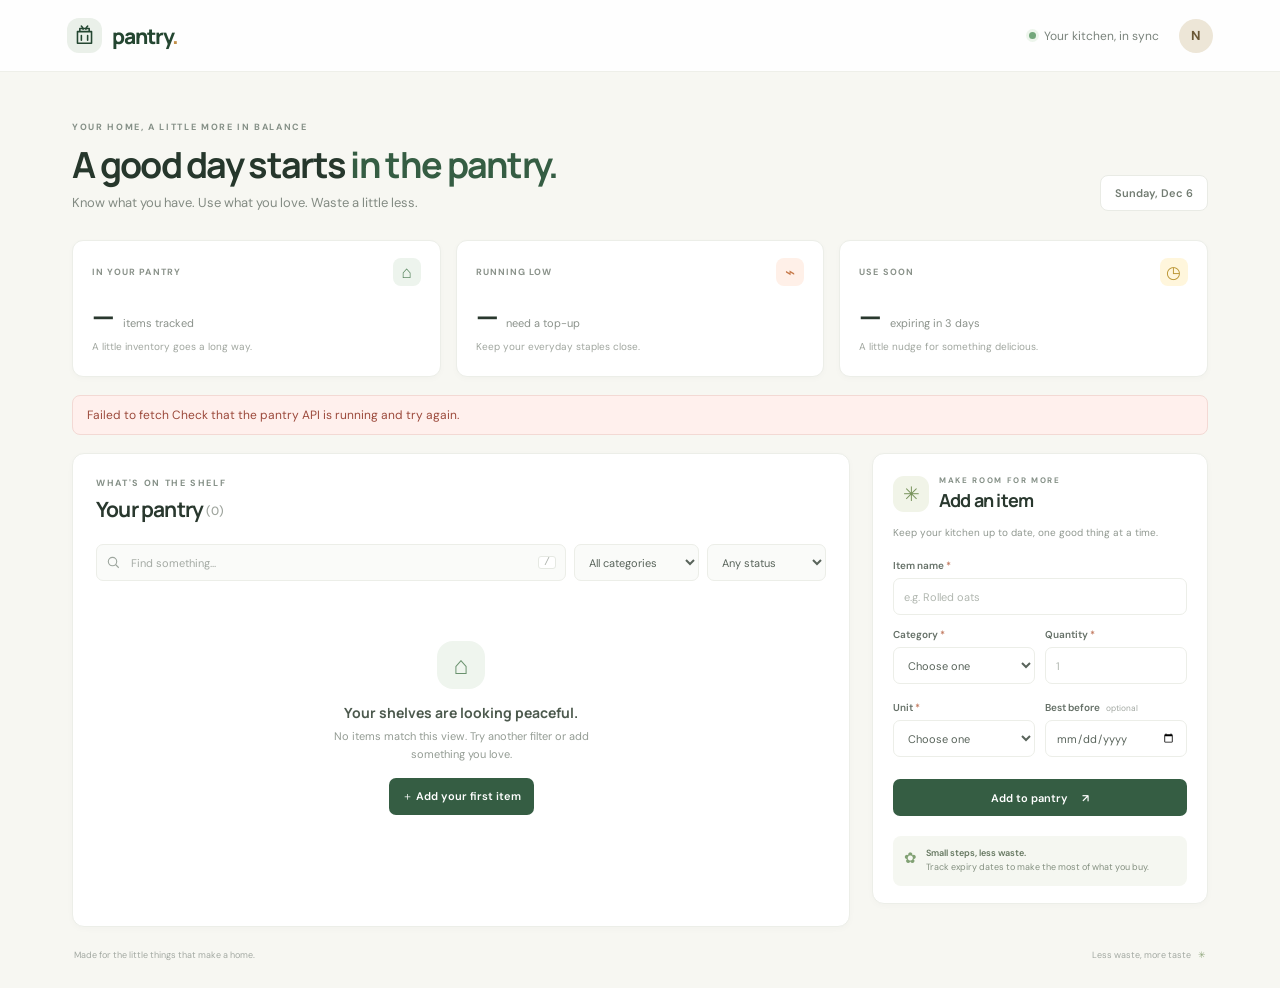
==== frontend/index.html @ f9a8d4e1 "done" ====
<!doctype html>
<html lang="en">
  <head>
    <meta charset="UTF-8" />
    <meta name="viewport" content="width=device-width, initial-scale=1.0" />
    <meta name="theme-color" content="#f7f7f2" />
    <meta name="description" content="A calmer way to keep track of your pantry and use food before it goes to waste." />
    <title>Pantry — Smart Pantry</title>
    <link rel="preconnect" href="https://fonts.googleapis.com" />
    <link rel="preconnect" href="https://fonts.gstatic.com" crossorigin />
    <link href="https://fonts.googleapis.com/css2?family=DM+Sans:wght@400;500;600;700&family=Manrope:wght@400;500;600;700;800&display=swap" rel="stylesheet" />
    <link rel="stylesheet" href="./styles.css" />
  </head>
  <body>
    <header class="topbar">
      <a class="brand" href="#" aria-label="Pantry home">
        <span class="brand-mark" aria-hidden="true">
          <svg viewBox="0 0 32 32" fill="none"><path d="M7 11h18v15H7zM10 11V7h12v4M12 16v6m8-6v6" stroke="currentColor" stroke-width="2" stroke-linecap="round" stroke-linejoin="round"/><path d="M12 4c1.4 1.2 2.2 2.5 2.2 4M20 4c-1.4 1.2-2.2 2.5-2.2 4" stroke="currentColor" stroke-width="2" stroke-linecap="round"/></svg>
        </span>
        <span class="brand-name">pantry<span>.</span></span>
      </a>
      <div class="topbar-right">
        <span class="live-indicator"><i></i> Your kitchen, in sync</span>
        <div class="avatar" aria-label="Your pantry">N</div>
      </div>
    </header>

    <main class="page-shell">
      <section class="welcome-row">
        <div>
          <p class="eyebrow">YOUR HOME, A LITTLE MORE IN BALANCE</p>
          <h1>A good day starts <span>in the pantry.</span></h1>
          <p class="welcome-copy">Know what you have. Use what you love. Waste a little less.</p>
        </div>
        <div class="date-chip" id="today-label" aria-live="polite"></div>
      </section>

      <section class="summary-grid" aria-label="Pantry overview">
        <article class="summary-card total-card">
          <div class="summary-top"><span class="summary-label">IN YOUR PANTRY</span><span class="summary-icon icon-green" aria-hidden="true">⌂</span></div>
          <div class="summary-bottom"><strong id="total-count">—</strong><span>items tracked</span></div>
          <div class="summary-foot">A little inventory goes a long way.</div>
        </article>
        <article class="summary-card low-card">
          <div class="summary-top"><span class="summary-label">RUNNING LOW</span><span class="summary-icon icon-orange" aria-hidden="true">⌁</span></div>
          <div class="summary-bottom"><strong id="low-count">—</strong><span>need a top-up</span></div>
          <div class="summary-foot">Keep your everyday staples close.</div>
        </article>
        <article class="summary-card soon-card">
          <div class="summary-top"><span class="summary-label">USE SOON</span><span class="summary-icon icon-yellow" aria-hidden="true">◷</span></div>
          <div class="summary-bottom"><strong id="soon-count">—</strong><span>expiring in 3 days</span></div>
          <div class="summary-foot">A little nudge for something delicious.</div>
        </article>
      </section>

      <div id="notice" class="notice" role="alert" hidden></div>

      <section class="workspace-grid">
        <div class="inventory-panel">
          <div class="section-heading">
            <div>
              <p class="eyebrow">WHAT'S ON THE SHELF</p>
              <h2>Your pantry <span id="visible-count" class="heading-count"></span></h2>
            </div>
            <button type="button" class="button button-primary add-mobile" id="mobile-add">＋ Add item</button>
          </div>

          <div class="filters">
            <label class="search-box">
              <svg viewBox="0 0 20 20" aria-hidden="true"><circle cx="8.7" cy="8.7" r="5.6"/><path d="m13 13 4 4"/></svg>
              <input id="search-input" type="search" placeholder="Find something..." autocomplete="off" />
              <kbd>/</kbd>
            </label>
            <label class="filter-select">
              <span class="sr-only">Filter by category</span>
              <select id="category-filter">
                <option value="">All categories</option>
                <option>Dairy</option><option>Grains</option><option>Vegetables</option>
                <option>Spices</option><option>Beverages</option><option>Snacks</option><option>Other</option>
              </select>
            </label>
            <label class="filter-select status-select">
              <span class="sr-only">Filter by status</span>
              <select id="status-filter">
                <option value="">Any status</option>
                <option value="AVAILABLE">Available</option><option value="LOW_STOCK">Low stock</option>
                <option value="EXPIRED">Expired</option><option value="USED_UP">Used up</option>
              </select>
            </label>
          </div>

          <div id="pantry-list" class="pantry-list" aria-live="polite">
            <div class="loading-state"><span class="spinner"></span> Gathering your pantry...</div>
          </div>
        </div>

        <aside class="form-panel" id="form-panel">
          <div class="form-heading">
            <span class="form-illustration" aria-hidden="true">✳</span>
            <div>
              <p class="eyebrow" id="form-eyebrow">MAKE ROOM FOR MORE</p>
              <h2 id="form-title">Add an item</h2>
            </div>
          </div>
          <p class="form-intro">Keep your kitchen up to date, one good thing at a time.</p>

          <form id="item-form" novalidate>
            <label class="field-label" for="item-name">Item name <span>*</span></label>
            <input id="item-name" name="name" type="text" maxlength="120" placeholder="e.g. Rolled oats" required />
            <p class="field-error" id="name-error"></p>

            <div class="field-row">
              <div>
                <label class="field-label" for="item-category">Category <span>*</span></label>
                <select id="item-category" name="category" required>
                  <option value="">Choose one</option><option>Dairy</option><option>Grains</option>
                  <option>Vegetables</option><option>Spices</option><option>Beverages</option>
                  <option>Snacks</option><option>Other</option>
                </select>
                <p class="field-error" id="category-error"></p>
              </div>
              <div>
                <label class="field-label" for="item-quantity">Quantity <span>*</span></label>
                <input id="item-quantity" name="quantity" type="number" min="0.01" step="any" placeholder="1" required />
                <p class="field-error" id="quantity-error"></p>
              </div>
            </div>

            <div class="field-row">
              <div>
                <label class="field-label" for="item-unit">Unit <span>*</span></label>
                <select id="item-unit" name="unit" required>
                  <option value="">Choose one</option><option>pcs</option><option>kg</option><option>g</option>
                  <option>L</option><option>ml</option><option>packs</option><option>jars</option>
                </select>
                <p class="field-error" id="unit-error"></p>
              </div>
              <div>
                <label class="field-label" for="item-expiry">Best before <small>optional</small></label>
                <input id="item-expiry" name="expiryDate" type="date" />
                <p class="field-error" id="expiryDate-error"></p>
              </div>
            </div>

            <div class="form-actions">
              <button class="button button-primary submit-button" id="submit-button" type="submit"><span id="submit-label">Add to pantry</span><span aria-hidden="true">↗</span></button>
              <button class="button button-quiet" id="cancel-edit" type="button" hidden>Cancel</button>
            </div>
          </form>
          <div class="waste-note"><span aria-hidden="true">✿</span><span><strong>Small steps, less waste.</strong><br />Track expiry dates to make the most of what you buy.</span></div>
        </aside>
      </section>

      <footer class="page-footer"><span>Made for the little things that make a home.</span><span>Less waste, more taste <b>✳</b></span></footer>
    </main>
    <script src="./config.js"></script>
    <script type="module" src="./app.js"></script>
  </body>
</html>
---- frontend/styles.css ----
:root {
  font-family: "DM Sans", sans-serif;
  color: #242d26;
  background: #f7f7f2;
  font-synthesis: none;
  text-rendering: optimizeLegibility;
  --green: #355d43;
  --green-dark: #244631;
  --muted: #788079;
  --line: #e9ebe5;
  --surface: #fff;
}

* { box-sizing: border-box; }
body { margin: 0; min-width: 320px; background: #f7f7f2; }
button, input, select { font: inherit; }
button { cursor: pointer; }
.topbar {
  height: 72px; display: flex; align-items: center; justify-content: space-between;
  padding: 0 max(calc((100vw - 1200px) / 2), 5.2vw); background: rgba(255,255,255,.92);
  border-bottom: 1px solid #eeefe9;
}
.brand { display: inline-flex; gap: 10px; align-items: center; color: var(--green-dark); text-decoration: none; }
.brand-mark { width: 35px; height: 35px; border-radius: 12px; background: #eaf0e9; display: grid; place-items: center; }
.brand-mark svg { width: 25px; height: 25px; }
.brand-name { font: 800 21px "Manrope", sans-serif; letter-spacing: -1px; }
.brand-name span { color: #c39049; }
.topbar-right { display: flex; gap: 20px; align-items: center; }
.live-indicator { color: #7a837c; font-size: 12px; display: flex; align-items: center; gap: 8px; }
.live-indicator i { width: 7px; height: 7px; display: block; border-radius: 100%; background: #73a77b; box-shadow: 0 0 0 3px #edf5ec; }
.avatar { width: 34px; height: 34px; display: grid; place-items: center; background: #ede6d7; color: #6b5836; border-radius: 50%; font-weight: 700; font-size: 13px; }
.page-shell { max-width: 1200px; margin: auto; padding: 49px 32px 22px; }
.welcome-row { display: flex; justify-content: space-between; align-items: end; margin-bottom: 29px; }
.eyebrow { color: #859087; font-size: 9px; font-weight: 700; letter-spacing: 1.65px; margin: 0 0 10px; }
h1, h2, h3, p { margin-top: 0; }
h1 { color: #26372c; font: 700 clamp(26px, 3.3vw, 36px)/1.2 "Manrope", sans-serif; letter-spacing: -1.7px; margin: 0 0 8px; }
h1 span { color: var(--green); }
.welcome-copy { color: #838b83; font-size: 13px; margin: 0; }
.date-chip { font-size: 11px; font-weight: 600; color: #727c72; background: #fff; padding: 10px 14px; border: 1px solid var(--line); border-radius: 8px; }
.summary-grid { display: grid; grid-template-columns: repeat(3, 1fr); gap: 15px; margin-bottom: 31px; }
.summary-card { min-height: 137px; padding: 17px 19px 15px; background: #fff; border: 1px solid #eceee8; border-radius: 11px; box-shadow: 0 2px 6px rgba(34,49,38,.025); }
.summary-top { display: flex; align-items: center; justify-content: space-between; }
.summary-label { color: #8a928a; letter-spacing: 1.05px; font-size: 9px; font-weight: 700; }
.summary-icon { width: 28px; height: 28px; border-radius: 8px; display: grid; place-items: center; font-size: 17px; }
.icon-green { background: #edf4ed; color: #54825b; }
.icon-orange { background: #fff0e8; color: #c77b4c; }
.icon-yellow { background: #fff6dc; color: #bb9634; }
.summary-bottom { display: flex; align-items: baseline; gap: 9px; margin-top: 10px; }
.summary-bottom strong { color: #29382e; font: 700 29px "Manrope", sans-serif; letter-spacing: -1.2px; }
.summary-bottom span { color: #8b928b; font-size: 11px; }
.summary-foot { color: #a0a69f; font-size: 10px; margin-top: 4px; }
.notice { padding: 11px 14px; font-size: 12px; border-radius: 8px; margin: -13px 0 18px; }
.notice-error { background: #fff0ed; color: #9c4a3c; border: 1px solid #f3d9d4; }
.notice-success { background: #edf5ec; color: #3d7048; border: 1px solid #dcebd9; }
.workspace-grid { display: grid; grid-template-columns: minmax(0, 1fr) 336px; gap: 22px; align-items: start; }
.inventory-panel, .form-panel { background: #fff; border: 1px solid #eceee8; border-radius: 12px; box-shadow: 0 2px 7px rgba(34,49,38,.025); }
.inventory-panel { padding: 23px 23px 5px; min-height: 474px; }
.section-heading { display: flex; justify-content: space-between; align-items: center; }
.section-heading .eyebrow { margin-bottom: 6px; }
h2 { color: #29382e; font: 700 21px "Manrope", sans-serif; letter-spacing: -.8px; margin: 0; }
.heading-count { font: 500 12px "DM Sans", sans-serif; color: #a0a69f; vertical-align: 2px; letter-spacing: 0; }
.filters { display: flex; gap: 8px; margin: 21px 0 7px; }
.search-box { height: 37px; flex: 1; min-width: 120px; display: flex; align-items: center; padding: 0 9px; gap: 8px; background: #fafbf9; border: 1px solid #eceee8; border-radius: 7px; }
.search-box svg { width: 15px; height: 15px; stroke: #9da69e; fill: none; stroke-width: 1.5; }
.search-box input { flex: 1; width: 50px; border: 0; outline: 0; background: transparent; color: #38443b; font-size: 11px; }
.search-box input::placeholder { color: #a4aaa4; }
kbd { color: #a8aea7; border: 1px solid #e6e9e3; background: white; border-radius: 3px; font-size: 10px; padding: 0px 5px; }
.filter-select select, #item-form select, #item-form input { width: 100%; height: 37px; border: 1px solid #eceee8; border-radius: 7px; padding: 0 10px; background: #fff; color: #59645b; font-size: 11px; outline: none; }
.filter-select select { min-width: 119px; padding-right: 25px; background-color: #fafbf9; }
.filter-select select:focus, #item-form select:focus, #item-form input:focus { border-color: #8fac91; box-shadow: 0 0 0 3px rgba(84,130,91,.09); }
.pantry-list { min-height: 300px; }
.pantry-item { display: grid; grid-template-columns: 39px minmax(0,1fr) 54px 84px; gap: 12px; align-items: center; padding: 15px 1px; border-top: 1px solid #f0f1ed; }
.item-symbol { width: 36px; height: 36px; display: grid; place-items: center; border-radius: 10px; color: #5a7a5e; background: #f0f5ef; font-size: 16px; }
.pantry-item:nth-child(3n+2) .item-symbol { background: #fbf3e7; color: #bd8f48; }
.pantry-item:nth-child(3n) .item-symbol { background: #f8efec; color: #bd795e; }
.item-main { min-width: 0; }
.item-title-row { display: flex; align-items: center; gap: 8px; flex-wrap: wrap; }
.item-title-row h3 { font: 600 12px "Manrope", sans-serif; color: #354137; margin: 0; }
.item-category { color: #9ba29a; font-size: 10px; margin: 3px 0; }
.item-expiry { color: #9da49c; font-size: 9px; margin: 0; }
.item-expiry.date-soon { color: #be8743; }
.item-expiry.date-expired { color: #bf6557; }
.status-badge { border-radius: 99px; display: inline-flex; align-items: center; gap: 5px; padding: 4px 7px; font-size: 8px; font-weight: 600; white-space: nowrap; }
.status-badge i { width: 5px; height: 5px; border-radius: 50%; background: currentColor; }
.status-available { color: #4a8253; background: #eff6ee; }
.status-low-stock { color: #b2783c; background: #fff5e7; }
.status-expired { color: #ad5c4c; background: #fff0ed; }
.status-used-up { color: #858b86; background: #f0f1ef; }
.item-quantity { text-align: center; display: flex; flex-direction: column; gap: 1px; }
.item-quantity strong { color: #39453b; font: 700 14px "Manrope", sans-serif; }
.item-quantity span { color: #a0a59f; font-size: 9px; }
.item-actions { display: flex; justify-content: flex-end; gap: 4px; }
.icon-button { width: 25px; height: 25px; border: 1px solid #eceee8; border-radius: 6px; display: grid; place-items: center; color: #858e85; background: white; font-size: 13px; line-height: 1; }
.icon-button:hover:not(:disabled) { color: var(--green); border-color: #c9d8c8; background: #f7faf6; }
.icon-button:disabled { opacity: .6; cursor: wait; }
.delete-button:hover:not(:disabled) { color: #b85e4f; border-color: #f0d7d1; background: #fff9f7; }
.loading-state, .empty-state { min-height: 280px; display: flex; flex-direction: column; justify-content: center; align-items: center; color: #939b93; font-size: 12px; text-align: center; }
.loading-state { flex-direction: row; gap: 10px; }
.spinner, .tiny-spinner { display: inline-block; border: 2px solid #e3ebe2; border-top-color: #57825d; border-radius: 50%; animation: spin .7s linear infinite; }
.spinner { width: 18px; height: 18px; }
.tiny-spinner { width: 11px; height: 11px; }
@keyframes spin { to { transform: rotate(360deg); } }
.empty-illustration { width: 48px; height: 48px; display: grid; place-items: center; color: #69916d; background: #eff5ee; border-radius: 16px; font-size: 25px; margin-bottom: 14px; }
.empty-state h3 { font: 700 14px "Manrope", sans-serif; color: #4c594d; margin: 0 0 6px; }
.empty-state p { max-width: 275px; font-size: 11px; line-height: 1.6; margin-bottom: 15px; color: #949c94; }
.button { border: 0; border-radius: 7px; height: 37px; padding: 0 13px; font-size: 11px; font-weight: 600; transition: background .15s, transform .15s; }
.button:active { transform: translateY(1px); }
.button-primary { display: inline-flex; align-items: center; justify-content: center; gap: 14px; background: var(--green); color: #fff; }
.button-primary:hover:not(:disabled) { background: var(--green-dark); }
.button-primary:disabled { opacity: .65; cursor: wait; }
.button-quiet { color: #748075; background: #f3f5f2; }
.button-quiet:hover { background: #e9eee8; }
.add-mobile { display: none; }
.form-panel { padding: 21px 20px 17px; }
.form-heading { display: flex; gap: 10px; align-items: center; }
.form-illustration { display: grid; place-items: center; width: 36px; height: 36px; color: #78935c; background: #f1f4e8; border-radius: 11px; font-size: 20px; }
.form-heading .eyebrow { margin: 0 0 3px; font-size: 8px; }
.form-heading h2 { font-size: 18px; }
.form-intro { color: #909890; font-size: 10px; line-height: 1.5; margin: 13px 0 19px; }
.field-label { display: block; color: #657067; font-size: 10px; font-weight: 600; margin: 0 0 6px; }
.field-label span { color: #c1785d; }
.field-label small { color: #a2a8a2; font-weight: 400; margin-left: 4px; }
#item-form > input { margin-bottom: 0; }
.field-row { display: grid; grid-template-columns: 1fr 1fr; gap: 10px; margin-top: 13px; }
#item-form input::placeholder { color: #b1b7b0; }
.field-error { color: #b65348; font-size: 9px; min-height: 0; margin: 4px 0 0; }
.field-error:not(:empty) { min-height: 13px; }
#item-form .field-invalid { border-color: #d98a7f; background: #fffaf9; }
.form-actions { display: flex; gap: 8px; margin-top: 18px; }
.submit-button { flex: 1; }
.waste-note { display: flex; gap: 9px; align-items: flex-start; margin-top: 20px; padding: 11px; color: #849080; background: #f5f7f1; border-radius: 8px; font-size: 9px; line-height: 1.55; }
.waste-note > span:first-child { color: #81a174; font-size: 15px; }
.waste-note strong { color: #64765f; font-weight: 600; }
.page-footer { display: flex; justify-content: space-between; color: #a3a9a2; font-size: 9px; padding: 22px 2px 5px; }
.page-footer b { color: #91a87e; margin-left: 5px; }
.sr-only { position: absolute; width: 1px; height: 1px; padding: 0; margin: -1px; overflow: hidden; clip: rect(0,0,0,0); white-space: nowrap; border: 0; }

@media (max-width: 900px) {
  .page-shell { padding-left: 22px; padding-right: 22px; }
  .workspace-grid { grid-template-columns: minmax(0, 1fr) 300px; gap: 15px; }
  .inventory-panel { padding-left: 17px; padding-right: 17px; }
  .pantry-item { grid-template-columns: 36px minmax(0,1fr) 45px 78px; gap: 8px; }
  .item-title-row { gap: 5px; }
  .status-badge { font-size: 7px; }
}
@media (max-width: 700px) {
  .topbar { height: 62px; padding: 0 19px; }
  .live-indicator { display: none; }
  .page-shell { padding: 32px 16px 16px; }
  .welcome-row { align-items: flex-start; gap: 12px; margin-bottom: 21px; }
  .welcome-copy { max-width: 250px; line-height: 1.5; }
  .date-chip { white-space: nowrap; margin-top: 2px; padding: 8px 9px; font-size: 9px; }
  .summary-grid { gap: 8px; margin-bottom: 21px; }
  .summary-card { min-height: 110px; padding: 12px 11px; }
  .summary-label { font-size: 7px; letter-spacing: .65px; }
  .summary-icon { width: 23px; height: 23px; font-size: 14px; }
  .summary-bottom { display: block; margin-top: 7px; }
  .summary-bottom strong { display: block; font-size: 23px; line-height: 1.1; }
  .summary-bottom span { display: block; font-size: 8px; margin-top: 2px; }
  .summary-foot { display: none; }
  .workspace-grid { display: flex; flex-direction: column; }
  .inventory-panel, .form-panel { width: 100%; }
  .form-panel { order: 2; }
  .inventory-panel { padding: 18px 14px 4px; }
  .add-mobile { display: inline-flex; height: 32px; font-size: 10px; }
  .filters { flex-wrap: wrap; gap: 7px; margin-top: 16px; }
  .search-box { flex-basis: 100%; }
  .filter-select { flex: 1; }
  .filter-select select { width: 100%; min-width: 0; }
  .pantry-item { grid-template-columns: 34px minmax(0,1fr) 40px; gap: 8px; padding: 13px 0; }
  .item-symbol { width: 32px; height: 32px; }
  .item-title-row { gap: 5px; }
  .item-title-row h3 { font-size: 11px; }
  .status-badge { padding: 3px 5px; font-size: 7px; }
  .item-quantity { grid-column: 3; grid-row: 1; }
  .item-actions { grid-column: 2 / 4; justify-content: flex-start; }
  .item-actions .icon-button { width: 26px; height: 24px; }
  .item-main { grid-column: 2; }
  .pantry-item { align-items: start; }
  .item-symbol { grid-column: 1; grid-row: 1; }
  .page-footer { gap: 8px; font-size: 8px; }
}
@media (max-width: 380px) {
  .welcome-row { display: block; }
  .date-chip { display: inline-block; margin-top: 12px; }
  .summary-card { padding: 10px 8px; }
  .summary-label { letter-spacing: .3px; }
  .filters .filter-select { flex-basis: calc(50% - 4px); }
}
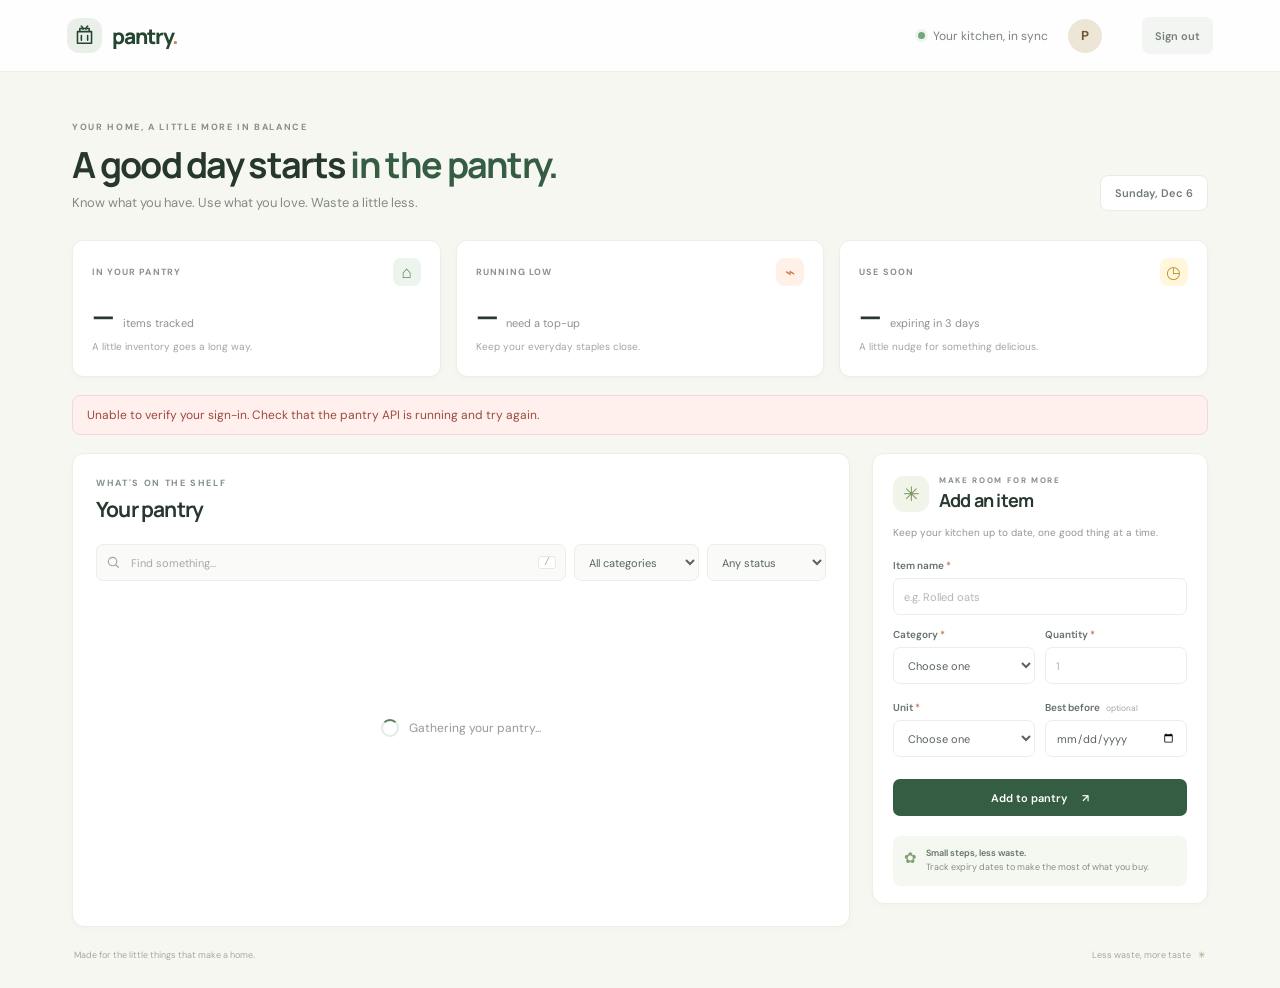
==== commit 62185777: "Add account authentication and pantry isolation Co-authored-by: Copilot <223556219+Copilot@users.nor" ====
--- a/frontend/index.html
+++ b/frontend/index.html
@@ -12,6 +12,7 @@
     <link rel="stylesheet" href="./styles.css" />
   </head>
   <body>
+    <div id="app-shell" hidden>
     <header class="topbar">
       <a class="brand" href="#" aria-label="Pantry home">
         <span class="brand-mark" aria-hidden="true">
@@ -21,7 +22,9 @@
       </a>
       <div class="topbar-right">
         <span class="live-indicator"><i></i> Your kitchen, in sync</span>
-        <div class="avatar" aria-label="Your pantry">N</div>
+        <div class="avatar" id="account-avatar" aria-hidden="true">P</div>
+        <span class="account-name" id="account-name"></span>
+        <button type="button" class="button button-quiet logout-button" id="logout-button">Sign out</button>
       </div>
     </header>
 
@@ -153,6 +156,7 @@
 
       <footer class="page-footer"><span>Made for the little things that make a home.</span><span>Less waste, more taste <b>✳</b></span></footer>
     </main>
+    </div>
     <script src="./config.js"></script>
     <script type="module" src="./app.js"></script>
   </body>
--- a/frontend/styles.css
+++ b/frontend/styles.css
@@ -29,6 +29,32 @@
 .live-indicator { color: #7a837c; font-size: 12px; display: flex; align-items: center; gap: 8px; }
 .live-indicator i { width: 7px; height: 7px; display: block; border-radius: 100%; background: #73a77b; box-shadow: 0 0 0 3px #edf5ec; }
 .avatar { width: 34px; height: 34px; display: grid; place-items: center; background: #ede6d7; color: #6b5836; border-radius: 50%; font-weight: 700; font-size: 13px; }
+.account-name { color: #68736a; font-size: 11px; }
+.logout-button { height: 32px; }
+.auth-shell { min-height: 100vh; display: flex; flex-direction: column; align-items: center; padding: 45px 20px 20px; background: radial-gradient(ellipse at 50% 20%, #edf2e8 0, #f7f7f2 54%); }
+.auth-brand { margin-bottom: 30px; }
+.auth-card { width: min(100%, 410px); padding: 35px 38px 29px; background: #fff; border: 1px solid #eceee8; border-radius: 16px; box-shadow: 0 14px 45px rgba(34,49,38,.07); }
+.auth-illustration { display: grid; place-items: center; width: 42px; height: 42px; margin-bottom: 22px; color: #78935c; background: #f1f4e8; border-radius: 13px; font-size: 23px; }
+.auth-card .eyebrow { margin-bottom: 8px; }
+.auth-card h1 { margin-bottom: 8px; font-size: 27px; letter-spacing: -1px; }
+.auth-intro { margin-bottom: 24px; color: #838b83; font-size: 12px; line-height: 1.6; }
+#auth-form input { width: 100%; height: 43px; margin: 0 0 16px; padding: 0 12px; border: 1px solid #e6e9e3; border-radius: 7px; color: #38443b; background: #fff; outline: none; font-size: 13px; }
+#auth-form input:focus { border-color: #8fac91; box-shadow: 0 0 0 3px rgba(84,130,91,.09); }
+.password-field { position: relative; margin-bottom: 16px; }
+.password-field input { padding-right: 68px !important; margin-bottom: 0 !important; }
+.password-toggle { position: absolute; top: 50%; right: 9px; transform: translateY(-50%); padding: 5px 7px; border: 0; border-radius: 5px; color: var(--green); background: transparent; font-size: 10px; font-weight: 700; }
+.password-toggle:hover { color: var(--green-dark); background: #f3f6f1; }
+.password-toggle:focus-visible { outline: 2px solid #8fac91; outline-offset: 2px; }
+.auth-password-label { margin-top: 1px; }
+.auth-hint { margin: -9px 0 15px; color: #939b93; font-size: 10px; }
+.auth-message { margin: 0 0 14px; padding: 10px 11px; border-radius: 7px; font-size: 11px; line-height: 1.5; }
+.auth-message-error { color: #9c4a3c; background: #fff0ed; border: 1px solid #f3d9d4; }
+.auth-message-success { color: #3d7048; background: #edf5ec; border: 1px solid #dcebd9; }
+.auth-submit { width: 100%; height: 43px; margin-top: 3px; font-size: 12px; }
+.auth-switch { margin: 22px 0 0; color: #838b83; text-align: center; font-size: 11px; }
+.auth-switch a { color: var(--green); font-weight: 700; text-decoration: none; }
+.auth-switch a:hover { color: var(--green-dark); text-decoration: underline; }
+.auth-footer { margin-top: auto; padding-top: 30px; color: #a3a9a2; font-size: 10px; text-align: center; }
 .page-shell { max-width: 1200px; margin: auto; padding: 49px 32px 22px; }
 .welcome-row { display: flex; justify-content: space-between; align-items: end; margin-bottom: 29px; }
 .eyebrow { color: #859087; font-size: 9px; font-weight: 700; letter-spacing: 1.65px; margin: 0 0 10px; }
@@ -146,6 +172,8 @@
 @media (max-width: 700px) {
   .topbar { height: 62px; padding: 0 19px; }
   .live-indicator { display: none; }
+  .topbar-right { gap: 9px; }
+  .account-name { display: none; }
   .page-shell { padding: 32px 16px 16px; }
   .welcome-row { align-items: flex-start; gap: 12px; margin-bottom: 21px; }
   .welcome-copy { max-width: 250px; line-height: 1.5; }
@@ -179,6 +207,9 @@
   .pantry-item { align-items: start; }
   .item-symbol { grid-column: 1; grid-row: 1; }
   .page-footer { gap: 8px; font-size: 8px; }
+  .auth-shell { padding: 30px 16px 18px; }
+  .auth-brand { margin-bottom: 22px; }
+  .auth-card { padding: 29px 24px 24px; }
 }
 @media (max-width: 380px) {
   .welcome-row { display: block; }
